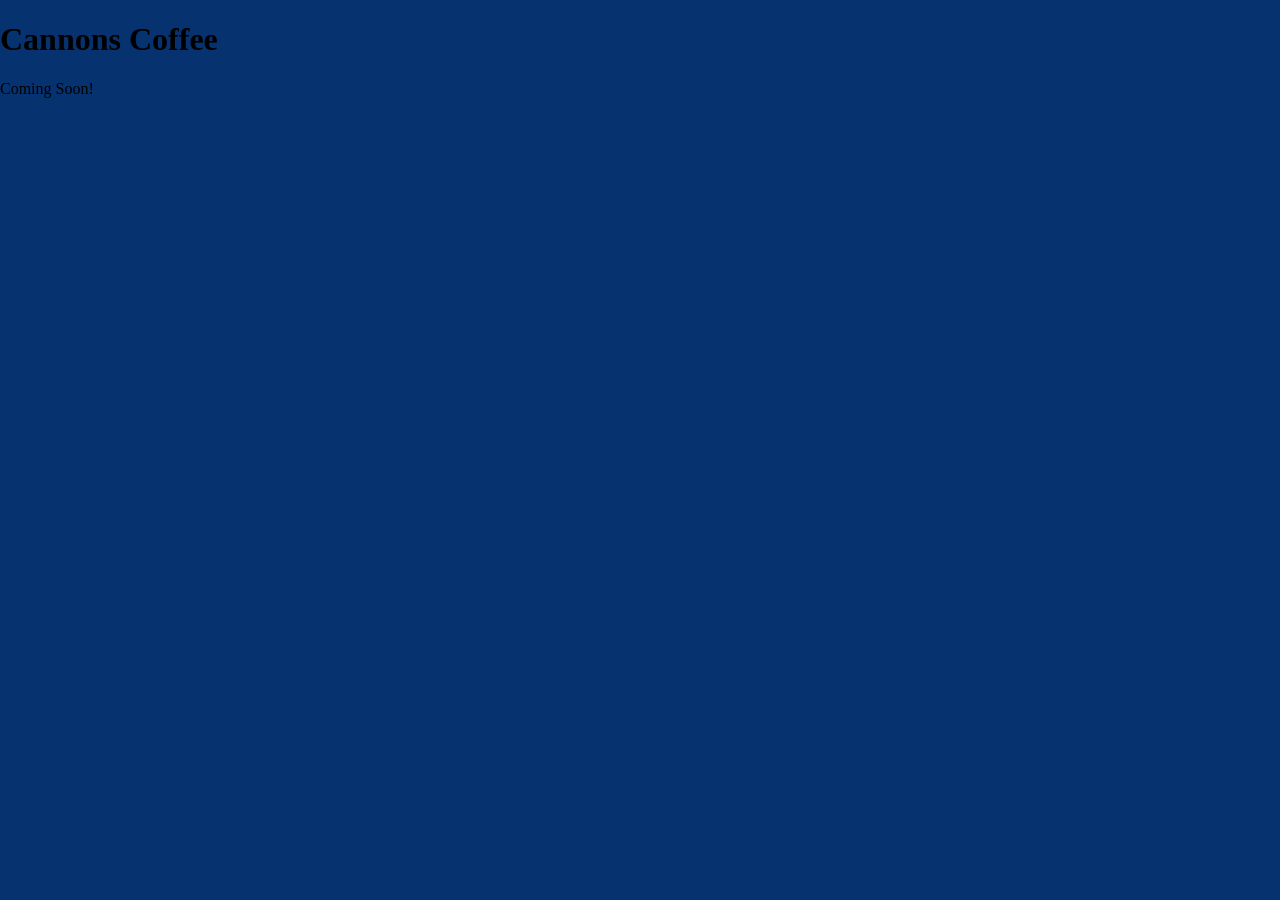
==== index.html @ 49a13d00 "initial commit" ====
<!DOCTYPE html>
<html lang="en">

<head>
    <meta charset="UTF-8">
    <meta name="viewport" content="width=device-width, initial-scale=1.0">
    <title>Document</title>
    <link rel="stylesheet" href="css/styles.css">
</head>

<body>
    <header>
        <h1>Cannons Coffee</h1>
    </header>
    <main>
        <p>Coming Soon!</p>
    </main>
    <footer>
    </footer>
</body>

</html>
---- css/styles.css ----
html {
  box-sizing: border-box;
}
*,
*:before,
*:after {
  box-sizing: inherit;
}

body {
  color: black;
  background-color: #063270;
  margin: 0;
  padding: 0;
}
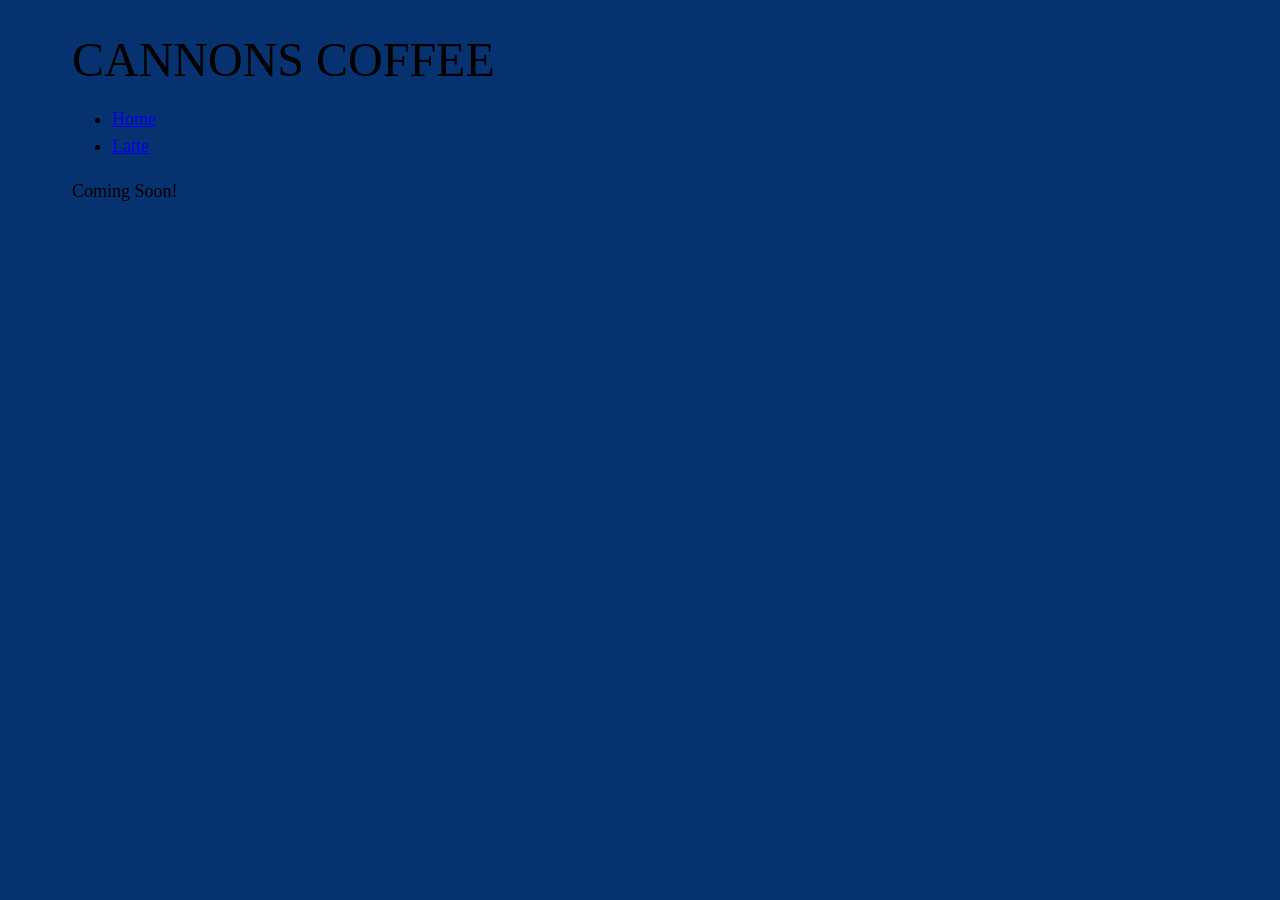
==== commit 832e03e4: "task 3" ====
--- a/index.html
+++ b/index.html
@@ -9,14 +9,23 @@
 </head>
 
 <body>
-    <header>
-        <h1>Cannons Coffee</h1>
-    </header>
-    <main>
-        <p>Coming Soon!</p>
-    </main>
-    <footer>
-    </footer>
+    <div class="container">
+        <header>
+            <h1>Cannons Coffee</h1>
+            <nav>
+                <ul>
+                    <li><a href="index.html">Home</a></li>
+                    <li><a href="latte.html">Latte</a></li>
+                </ul>
+            </nav>
+        </header>
+        <main>
+            <p>Coming Soon!</p>
+        </main>
+        <footer>
+        </footer>
+    </div>
+
 </body>
 
 </html>
--- a/css/styles.css
+++ b/css/styles.css
@@ -7,9 +7,59 @@
   box-sizing: inherit;
 }
 
+@import url('https://fonts.googleapis.com/css2?family=Montserrat:ital,wght@0,100..900;1,100..900&display=swap');
+
+:root {
+  --black: #000000;
+  --catalina: #06327d;
+  --bluetiful: #2b70e4;
+  --vegan: #209d5c;
+  --sunglow: #ffd034;
+  --white: #ffffff;
+  --lightblue: #cadbf8;
+  --mainfont: "Montserrat";
+}
+
 body {
   color: black;
   background-color: #063270;
   margin: 0;
   padding: 0;
+  font-family: var(--mainfont);
+  font-size: 1.125rem;
+  line-height: 1.5;
 }
+
+h1 {
+  font-size: 3rem;
+  line-height: 1.1667;
+  font-weight: 300;
+  text-transform: uppercase;
+  margin: 0;
+}
+
+h2 {
+  font-size:2.5rem;
+  line-height: 1.1667;
+  font-weight: 300;
+  text-transform: uppercase;
+}
+
+h3 {
+  font-size: 1.75rem;
+  line-height: 1.1667;
+  font-weight: 300;
+}
+
+.container {
+  max-width: 1200px;
+  margin: 0 auto;
+  padding: 2rem;
+}
+
+.button {
+  text-transform: uppercase;
+  text-decoration: none;
+  border-radius: 10px;
+  padding: .5rem;
+}
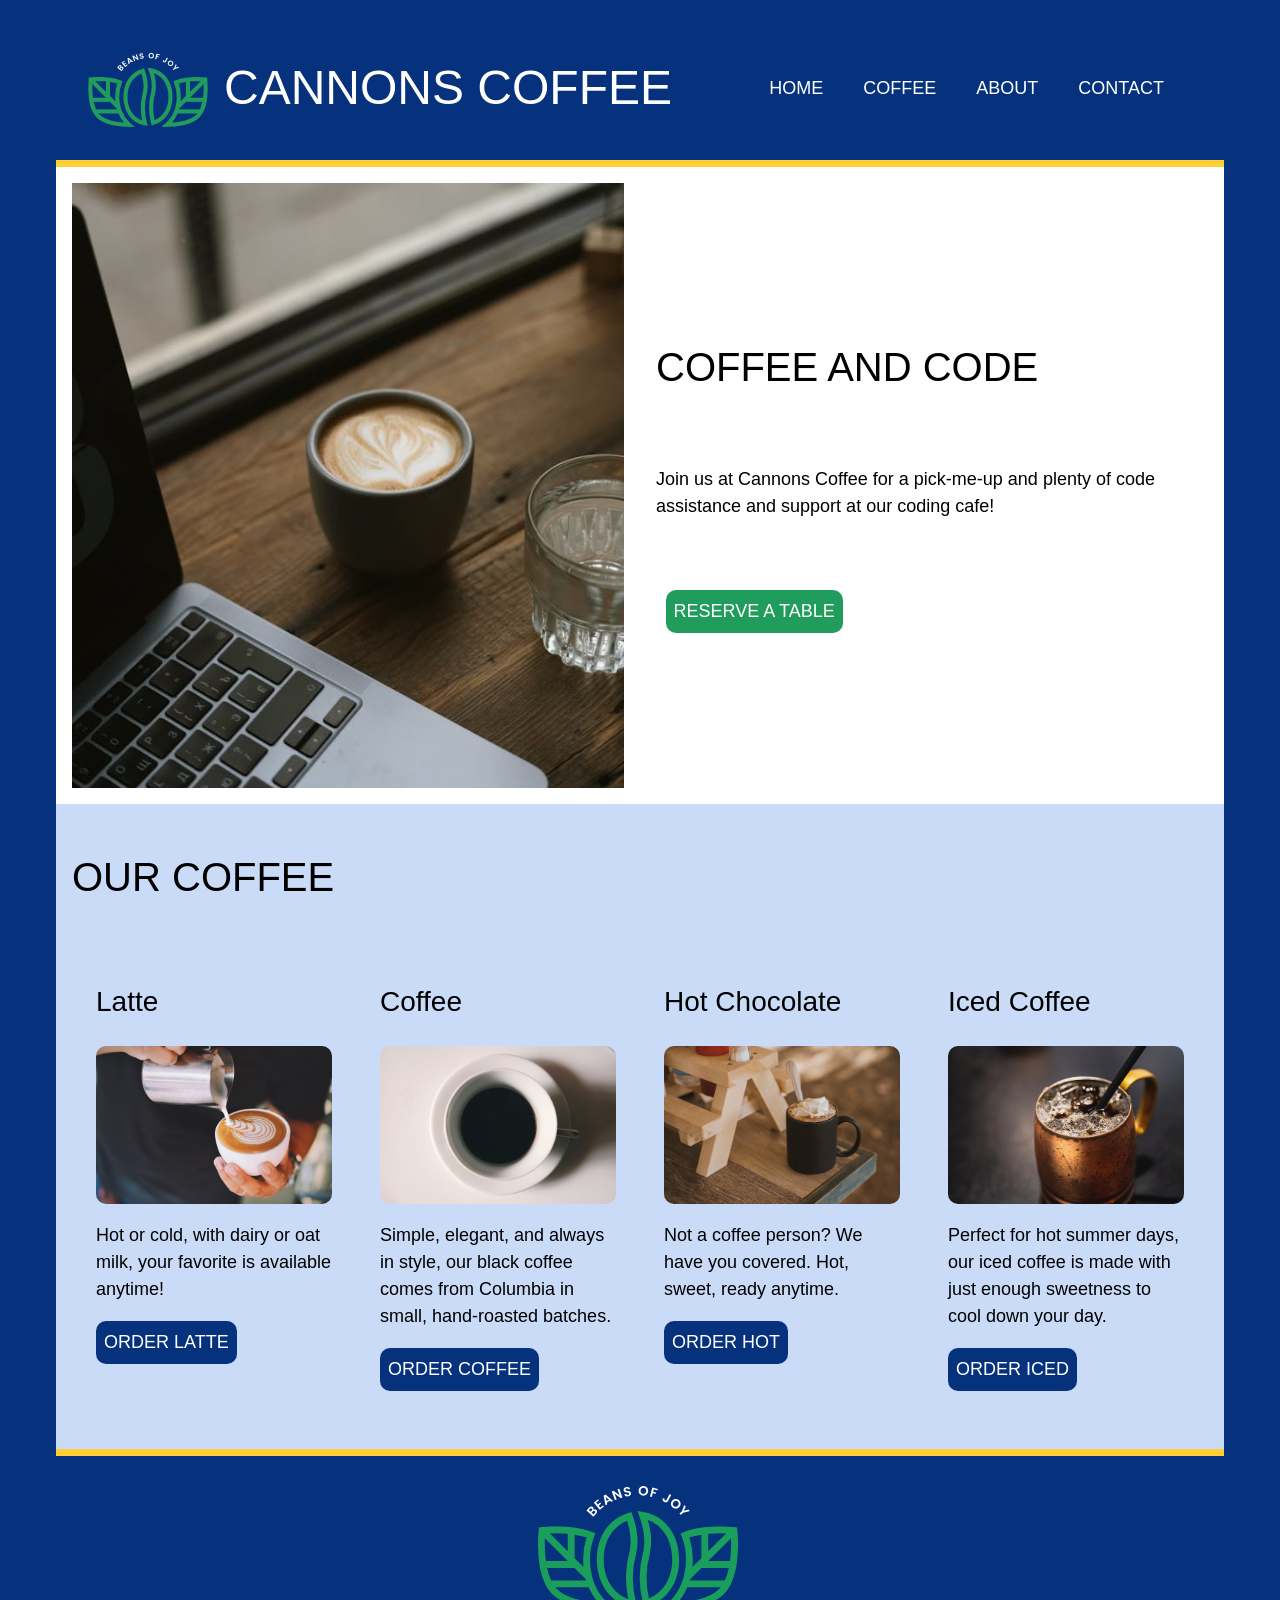
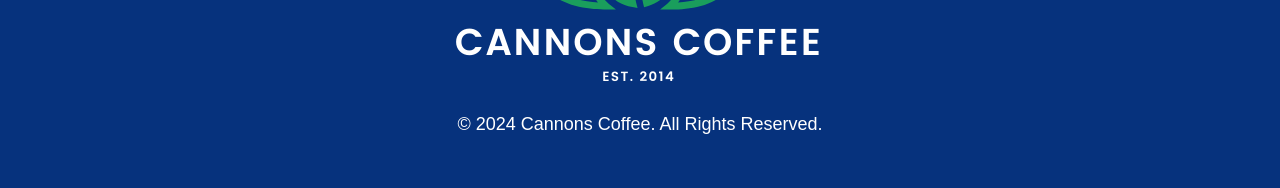
==== commit 3360cb4d: "task 4a-4d" ====
--- a/index.html
+++ b/index.html
@@ -9,20 +9,70 @@
 </head>
 
 <body>
-    <div class="container">
+    <div class="wrapper">
         <header>
-            <h1>Cannons Coffee</h1>
+            <div class="logo">
+                <img src="images/logo-nav.png" alt="Cannons Coffee Logo">
+                <h1>Cannons Coffee</h1>
+            </div>
             <nav>
                 <ul>
                     <li><a href="index.html">Home</a></li>
-                    <li><a href="latte.html">Latte</a></li>
+                    <li><a href="latte.html">Coffee</a></li>
+                    <li><a href="https://www.porterscoffeeandbakery.com/" target="_blank">About</a></li>
+                    <li><a href="mailto:kristin.holbrook89@gmail.com">Contact</a></li>
                 </ul>
             </nav>
         </header>
         <main>
-            <p>Coming Soon!</p>
+            <div class="grid1">
+                <div class="imgcontainer">
+                    <img src="images/coffee-computer.jpg" alt="Laptop with a cup of coffee and a glass of water">
+                </div>
+                <div class="coffee-text">
+                    <h2>coffee and code</h2>
+                    <p>Join us at Cannons Coffee for a pick-me-up and plenty of code assistance and support at our
+                        coding cafe!</p>
+                    <p><a href="" target="_blank" class="button reservebutton">reserve a table</a></p>
+                </div>
+            </div>
+            <div class="ourcoffee">
+                <h2>Our Coffee</h2>
+                <div class="grid2">
+                    <div class="card card1">
+                        <h3>Latte</h3>
+                        <img src="images/latte.jpg" alt="Latte in a cup">
+                        <p>Hot or cold, with dairy or oat milk, your favorite is available anytime!</p>
+                        <p><a href="latte.html" target="_blank" class="button button2">order latte</a></p>
+                    </div>
+                    <div class="card card2">
+                        <h3>Coffee</h3>
+                        <img src="images/coffee.jpg" alt="blackcoffee">
+                        <p>Simple, elegant, and always in style, our black coffee comes from Columbia in small,
+                            hand-roasted
+                            batches.</p>
+                        <p><a href="" target="_blank" class="button button2">order coffee</a></p>
+                    </div>
+                    <div class="card card3">
+                        <h3>Hot Chocolate</h3>
+                        <img src="images/hotchoc.jpg" alt="Hot Chocolate in a cup with whipped cream">
+                        <p>Not a coffee person? We have you covered. Hot, sweet, ready anytime.</p>
+                        <p><a href="" target="_blank" class="button button2">order hot</a></p>
+                    </div>
+                    <div class="card card4">
+                        <h3>Iced Coffee</h3>
+                        <img src="images/iced.jpg" alt="Iced coffee in a mug with a straw">
+                        <p>Perfect for hot summer days, our iced coffee is made with just enough sweetness to cool down
+                            your
+                            day.</p>
+                        <p><a href="" target="_blank" class="button button2">order iced</a></p>
+                    </div>
+                </div>
+            </div>
         </main>
         <footer>
+            <img src="images/logo-footer.png" alt="Beans Of Joy">
+            <p>&copy; 2024 Cannons Coffee. All Rights Reserved.</p>
         </footer>
     </div>
 
--- a/css/styles.css
+++ b/css/styles.css
@@ -17,17 +17,17 @@
   --sunglow: #ffd034;
   --white: #ffffff;
   --lightblue: #cadbf8;
-  --mainfont: "Montserrat";
+  --mainfont: Montserrat, sans-serif;
 }
 
 body {
-  color: black;
-  background-color: #063270;
+  color: var(--black);
   margin: 0;
   padding: 0;
   font-family: var(--mainfont);
   font-size: 1.125rem;
   line-height: 1.5;
+  background-color: var(--catalina);
 }
 
 h1 {
@@ -36,6 +36,7 @@
   font-weight: 300;
   text-transform: uppercase;
   margin: 0;
+  display: inline;
 }
 
 h2 {
@@ -51,15 +52,203 @@
   font-weight: 300;
 }
 
-.container {
+.wrapper {
   max-width: 1200px;
   margin: 0 auto;
-  padding: 2rem;
-}
+  padding: 1rem;
+}
+
+header {
+  display: flex;
+  align-items: center;
+  text-align: center;
+  justify-content: center;
+  flex-flow: row wrap;
+  background-color: var(--catalina);
+  border-bottom: 7px solid var(--sunglow);
+  padding: 1rem;
+  color: var(--white);
+} 
+
+.logo {
+  align-items: center;
+  padding: 1rem;
+  margin: 0;
+  gap: .5rem;
+  display: flex;
+}
+
+nav {
+  padding: 0;
+}
+
+nav ul {
+  list-style-type: none;
+  padding: 1rem;
+  display: flex;
+  flex-flow: row wrap;
+  align-items: center;
+  justify-content: center;
+  margin: 1rem;
+  gap: 1rem;
+}
+
+nav a {
+  padding: .75rem;
+  text-decoration: none;
+  color: var(--white);
+  text-transform: uppercase;
+}
+
+.card {
+  margin: 1.5rem;
+}
+
+.card img {
+  display: block;
+  width: 100%;
+  border-radius: 10px;
+}
+
 
 .button {
+  display: inline-block;
   text-transform: uppercase;
   text-decoration: none;
   border-radius: 10px;
   padding: .5rem;
-}
+  color: var(--white);
+}
+
+.reservebutton {
+  background-color: var(--vegan);
+  margin: .6rem;
+}
+
+.button2 {
+  background-color: var(--catalina);
+}
+
+.grid1 {
+  display: grid;
+  grid-template-columns: 1fr 1fr;
+  background-color: var(--white);
+  width: 100%;
+}
+
+.grid1 img {
+  max-width: 100%;
+  /* height: 100%; */
+  /* object-fit: cover; */ 
+}
+
+.coffee-text, .imgcontainer {
+  display: flex;
+  flex-direction: column;
+  justify-content: center;
+  gap: 1.5rem;
+  padding: 1rem;
+  align-items: flex-start;
+  text-align: left;
+  
+}
+
+
+.ourcoffee {
+  background-color: var(--lightblue);
+  margin: 0;
+  padding: 1rem;
+}
+
+.grid2 {
+  display: grid;
+  grid-template-rows: 1fr 1fr 1fr 1fr;
+  background-color: var(--lightblue);
+}
+
+footer {
+  border-top: 7px solid var(--sunglow);
+  display: flex;
+  text-align: center;
+  align-items: center;
+  justify-content: center;
+  flex-direction: column;
+  padding: 1rem;
+  color: var(--white);
+}
+
+@media (min-width: 650px) {
+  .grid2 {
+  grid-template-columns: 1fr 1fr;
+  grid-template-rows: 1fr 1fr;
+  }
+  .card1 {
+    grid-column: 1/2;
+  }
+  .card2 {
+    grid-column: 2/3;
+  }
+  .card3 {
+    grid-row: 2/3;
+    grid-column: 1/2;
+  }
+  .card4 {
+    grid-row: 2/3;
+    grid-column: 2/3;
+  }
+
+  header {
+    justify-content: center;
+  }
+
+  nav ul {
+    justify-content: space-between;
+  }
+  
+}
+
+@media (min-width: 1000px) {
+  .grid2 {
+    grid-template-columns: 1fr 1fr 1fr 1fr;
+  grid-template-rows: 1fr;
+  }
+  .card1 {
+    grid-column: 1/2;
+    grid-row: 1/2;
+  }
+  .card2 {
+    grid-column: 2/3;
+    grid-row: 1/2;
+  }
+  .card3 {
+    grid-column: 3/4;
+    grid-row: 1/2;
+  }
+  .card4 {
+    grid-column: 4/5;
+    grid-row: 1/2;
+  }
+  header {
+    justify-content: space-between;
+  }
+
+  .logo {
+    display: flex;
+    align-items: center;
+    justify-content: flex-start;
+    gap: 1rem;
+  }
+
+  nav ul {
+    justify-content: flex-end;
+  }
+
+  .logo h1 {
+    margin: 0;
+  }
+
+  .logo img {
+    display: block;
+  }
+
+}
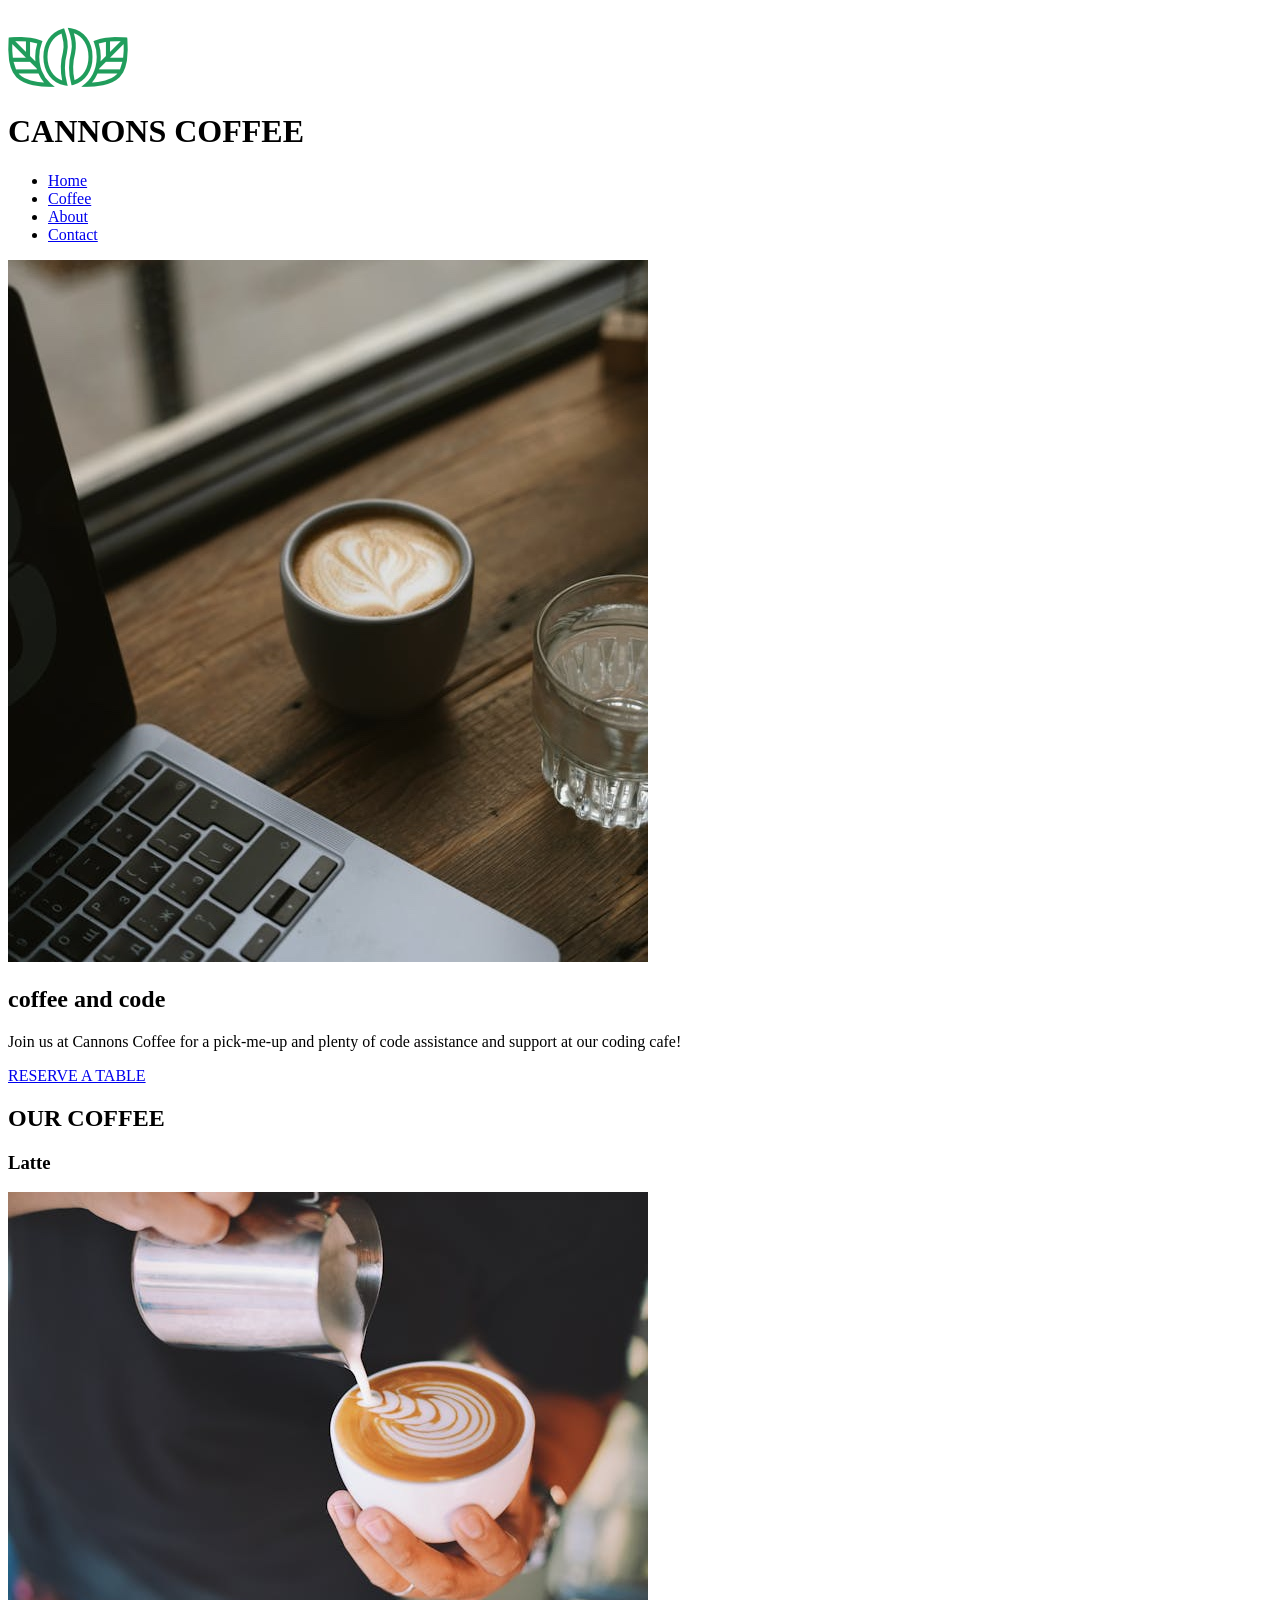
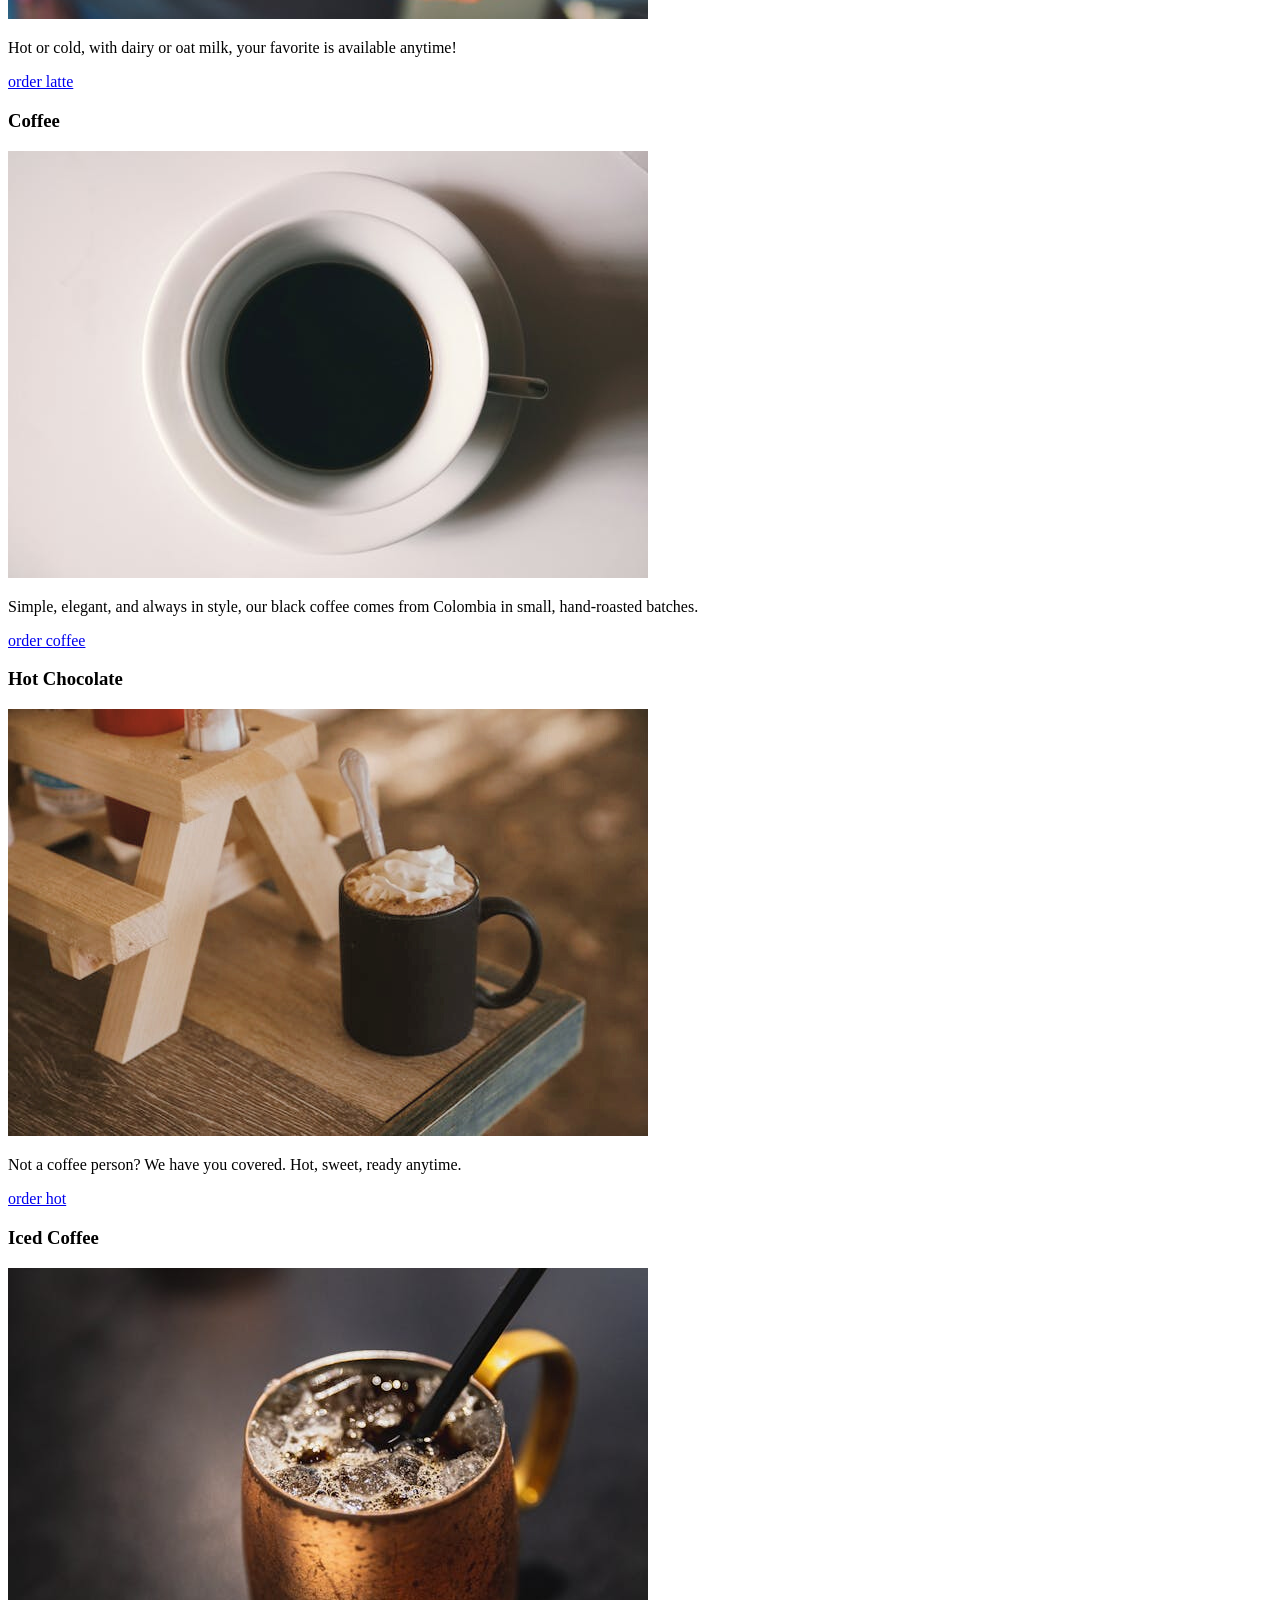
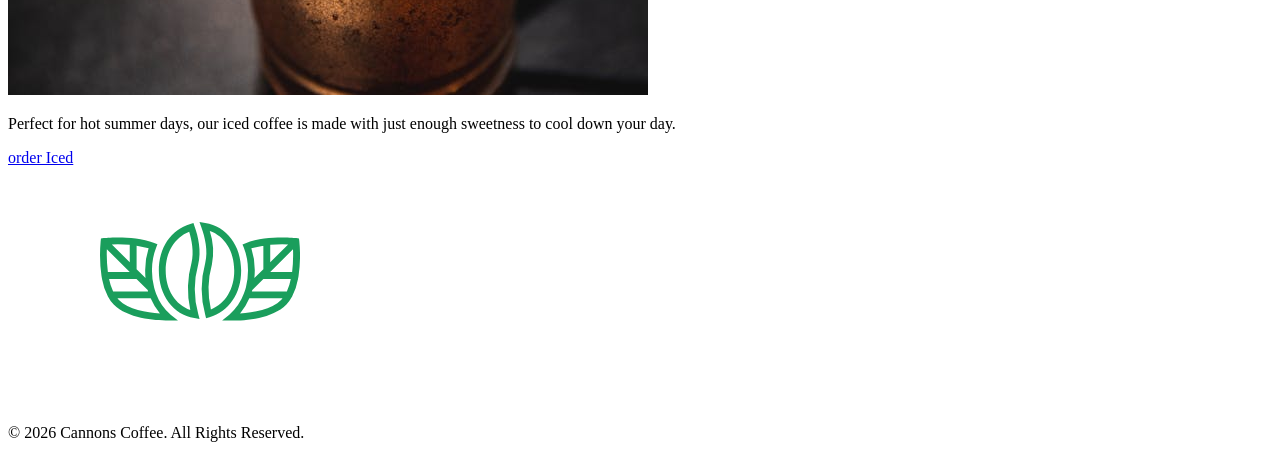
==== commit c4bc7c89: "testfix" ====
--- a/index.html
+++ b/index.html
@@ -5,75 +5,88 @@
     <meta charset="UTF-8">
     <meta name="viewport" content="width=device-width, initial-scale=1.0">
     <title>Document</title>
-    <link rel="stylesheet" href="css/styles.css">
+    <link rel="stylesheet" href="css/style.css">
 </head>
 
 <body>
-    <div class="wrapper">
+    <div class="container">
+
         <header>
             <div class="logo">
-                <img src="images/logo-nav.png" alt="Cannons Coffee Logo">
-                <h1>Cannons Coffee</h1>
+                <img src="images/logo-nav.png" alt="Cannons Coffee Logo, Beans of Joy">
+
+                <h1>CANNONS COFFEE</h1>
             </div>
             <nav>
                 <ul>
                     <li><a href="index.html">Home</a></li>
                     <li><a href="latte.html">Coffee</a></li>
-                    <li><a href="https://www.porterscoffeeandbakery.com/" target="_blank">About</a></li>
-                    <li><a href="mailto:kristin.holbrook89@gmail.com">Contact</a></li>
+                    <li><a href="https://www.starbucks.com" target="_blank">About</a></li>
+                    <li><a href="mailto:escarletmaca@gmail.com" target="_blank">Contact</a></li>
                 </ul>
             </nav>
+
         </header>
+
         <main>
             <div class="grid1">
-                <div class="imgcontainer">
-                    <img src="images/coffee-computer.jpg" alt="Laptop with a cup of coffee and a glass of water">
-                </div>
-                <div class="coffee-text">
+                <img src="images/coffee-computer.jpg" alt="Laptop with a cup of coffee and a glass of water" />
+                <div class="gridtext">
                     <h2>coffee and code</h2>
                     <p>Join us at Cannons Coffee for a pick-me-up and plenty of code assistance and support at our
-                        coding cafe!</p>
-                    <p><a href="" target="_blank" class="button reservebutton">reserve a table</a></p>
+                        coding cafe! </p>
+                    <p><a href="https://www.google.com/?zx=1784225385060" target="_blank" class="button">RESERVE A
+                            TABLE</a></p>
                 </div>
             </div>
-            <div class="ourcoffee">
-                <h2>Our Coffee</h2>
-                <div class="grid2">
-                    <div class="card card1">
+            <div class="grid2">
+                <h2>OUR COFFEE</h2>
+                <div class="cards">
+
+                    <div class="card1">
                         <h3>Latte</h3>
-                        <img src="images/latte.jpg" alt="Latte in a cup">
+                        <img src="images/latte.jpg" alt="coffee-latte" />
                         <p>Hot or cold, with dairy or oat milk, your favorite is available anytime!</p>
-                        <p><a href="latte.html" target="_blank" class="button button2">order latte</a></p>
+                        <p><a href="latte.html" target="_blank" class="button2">order latte</a></p>
                     </div>
-                    <div class="card card2">
+
+                    <div class="card2">
                         <h3>Coffee</h3>
-                        <img src="images/coffee.jpg" alt="blackcoffee">
-                        <p>Simple, elegant, and always in style, our black coffee comes from Columbia in small,
-                            hand-roasted
-                            batches.</p>
-                        <p><a href="" target="_blank" class="button button2">order coffee</a></p>
+                        <img src="images/coffee.jpg" alt="coffe in a cup" />
+                        <p>Simple, elegant, and always in style, our black coffee comes from Colombia in small,
+                            hand-roasted batches.</p>
+                        <p><a href="https://www.google.com/?zx=1784225385060" target="_blank" class="button2">order
+                                coffee</a></p>
                     </div>
-                    <div class="card card3">
+
+                    <div class="card3">
                         <h3>Hot Chocolate</h3>
-                        <img src="images/hotchoc.jpg" alt="Hot Chocolate in a cup with whipped cream">
+                        <img src="images/hotchoc.jpg" alt="Hot chocolate in a cup with whipped cream" />
                         <p>Not a coffee person? We have you covered. Hot, sweet, ready anytime.</p>
-                        <p><a href="" target="_blank" class="button button2">order hot</a></p>
+                        <p><a href="https://www.google.com/?zx=1784225385060" target="_blank" class="button2">order
+                                hot</a></p>
                     </div>
-                    <div class="card card4">
+
+                    <div class="card4">
                         <h3>Iced Coffee</h3>
-                        <img src="images/iced.jpg" alt="Iced coffee in a mug with a straw">
-                        <p>Perfect for hot summer days, our iced coffee is made with just enough sweetness to cool down
-                            your
-                            day.</p>
-                        <p><a href="" target="_blank" class="button button2">order iced</a></p>
+                        <img src="images/iced.jpg" alt="Iced Coffee in a mug with straw" />
+                        <p>Perfect for hot summer days, our iced coffee is made with just enough sweetness to cool
+                            down your day.</p>
+                        <p><a href="https://www.google.com/?zx=1784225385060" target="_blank" class="button2">order
+                                Iced</a></p>
                     </div>
+
+
                 </div>
             </div>
+
         </main>
+
         <footer>
-            <img src="images/logo-footer.png" alt="Beans Of Joy">
-            <p>&copy; 2024 Cannons Coffee. All Rights Reserved.</p>
+            <img src="images/logo-footer.png" alt="Beans of Joy! Est. 2014">
+            <p>&copy; 2026 Cannons Coffee. All Rights Reserved.</p>
         </footer>
+
     </div>
 
 </body>
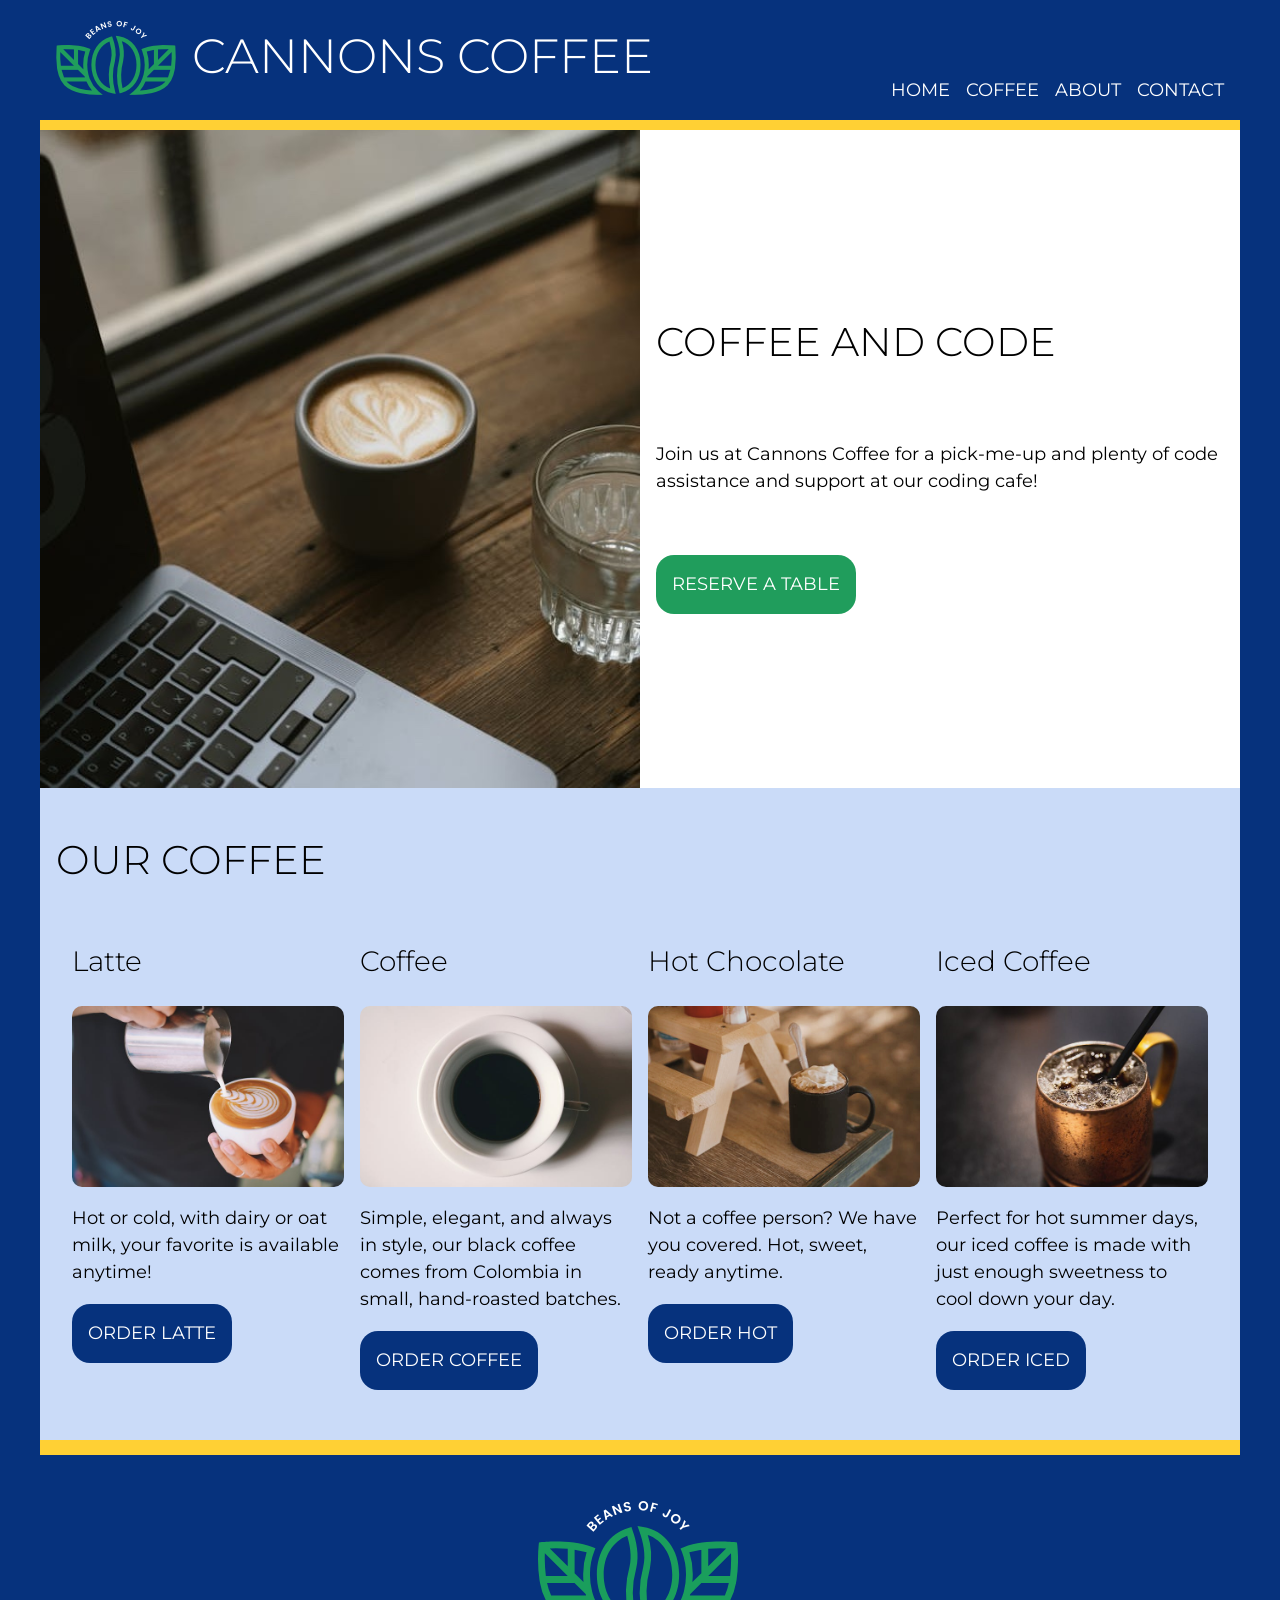
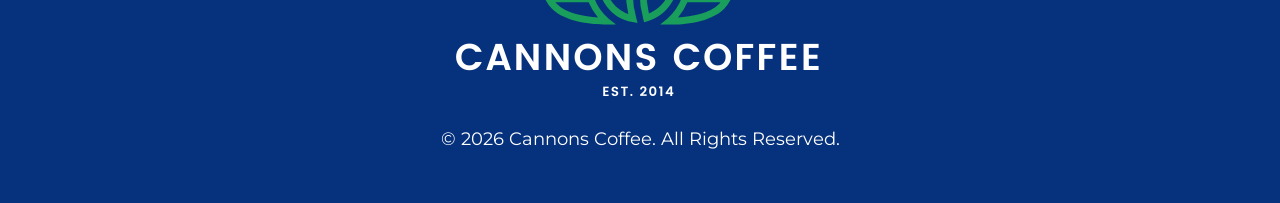
==== commit d97c19c3: "Revisions fixed" ====
--- a/index.html
+++ b/index.html
@@ -5,7 +5,7 @@
     <meta charset="UTF-8">
     <meta name="viewport" content="width=device-width, initial-scale=1.0">
     <title>Document</title>
-    <link rel="stylesheet" href="css/style.css">
+    <link rel="stylesheet" href="css/styles.css">
 </head>
 
 <body>
--- a/css/styles.css
+++ b/css/styles.css
@@ -0,0 +1,225 @@
+@import url('https://fonts.googleapis.com/css2?family=Montserrat:ital,wght@0,100..900;1,100..900&display=swap');
+
+:root {
+  --black: #000000;
+  --catalina: #06327d;
+  --bluetiful: #2b70e4;
+  --vegan: #209d5c;
+  --sunglow: #ffd034;
+  --white: #ffffff;
+  --lightblue: #cadbf8;
+  --font: "Montserrat";
+}
+
+/* BASIC FORMATTING */
+html {
+  box-sizing: border-box;
+}
+
+*,
+*:before,
+*:after {
+  box-sizing: inherit;
+}
+
+body {
+  font-family: var(--font);
+  font-size: 1.125rem;
+  line-height: 1.5;
+  color: var(--black);
+  background-color: var(--catalina);
+  margin:0;
+  padding: 0;
+}
+
+.container {
+  max-width: 1200px;
+  margin: 0 auto;
+  padding: 0rem;
+}
+
+h1 {
+  font-size: 3rem;
+  line-height: 1.1667;
+  font-weight: 300;
+  text-transform: uppercase;
+  margin: 0;
+}
+
+h2 {
+  font-size: 2.5rem;
+  line-height: 1.1667;
+  font-weight: 300;
+  text-transform: uppercase;
+  
+}
+
+h3 {
+  font-size: 1.75rem;
+  line-height: 1.1667;
+  font-weight: 300;
+}
+
+.button {
+  display: inline-block;
+  padding: 1rem;
+  border-radius: 18px;
+  background-color: var(--vegan);
+  text-decoration: none;
+  color: var(--white);
+}
+
+nav {
+  padding-top: 2rem;
+}
+
+nav a {
+  text-decoration: none;
+  text-transform: uppercase;
+  color: var(--white);
+}
+
+nav ul {
+  list-style-type: none;
+  padding: 1rem;
+  margin:0;
+  display: flex;
+  flex-flow: row wrap;
+  gap: 1rem;
+  margin-top: 1.5rem;
+}
+
+header {
+  text-align: center;
+  border-bottom: 10px solid var(--sunglow);
+  display: flex;
+  justify-content: center;
+  flex-flow: row wrap;
+  align-items: baseline;
+}
+
+h1 {
+  color: var(--white);
+  display: inline;
+}
+
+.grid1 {
+  display: grid;
+  grid-template-columns: 1fr 1fr;
+  background-color: var(--white);
+  width: 100%;
+  align-items: center;
+}
+
+img {
+  max-width: 100%;
+  display: block;
+}
+
+.cards img {
+  border-radius: 10px;
+}
+
+.grid2 {
+  background-color: var(--lightblue);
+  padding: 1rem;
+}
+
+.gridtext {
+  display: flex;
+  flex-direction: column;
+  justify-content: center;
+  gap: 1.5rem;
+  padding: 1rem;
+  align-items: flex-start;
+}
+
+.cards {
+  display: grid;
+  grid-template-columns: 1fr;
+  gap: 1rem;
+  margin: 1rem;
+}
+
+.button2 {
+  display:inline-block;
+  padding: 1rem;
+  border-radius: 18px;
+  text-decoration: none;
+  background-color: var(--catalina);
+  color: var(--white);
+  text-transform: uppercase;
+}
+
+footer {
+  background-color: var(--catalina);
+  color: var(--white);
+  text-align: center;
+  padding: 2rem 0;
+  border-top: 15px solid var(--sunglow);
+  display: flex;
+  flex-direction: column;
+  align-items: center;
+}
+
+.logo {
+  display: flex;
+  align-items: center;
+  padding: 1rem;
+  gap: .5rem;
+}
+
+.buttonpage2 {
+  background-color: var(--vegan);
+  display: inline-block;
+  padding: .5rem;
+  border-radius: 18px;
+  text-decoration: none;
+  color: var(--white);
+}
+
+.lattegrid {
+  display: grid;
+  grid-template-columns: 1fr 1fr;
+  background-color: var(--white);
+  max-width: 100%;
+  gap: 1rem;
+  align-items: center;
+  justify-content: center;
+}
+
+@media (min-width: 650px) {
+  header {
+    justify-content: center;
+  } 
+  .cards {
+    grid-template-columns: 1fr 1fr;
+  }
+  nav ul {
+    justify-content: space-between;
+  }
+  .card1 {
+    grid-column: 1/2;
+  }
+}
+
+@media (min-width: 1000px) {
+  header {
+    justify-content: space-between;
+  }
+  nav ul {
+    justify-content: space-between;
+  }
+  .cards {
+    grid-template-columns: 1fr 1fr 1fr 1fr;
+  }
+  .logo {
+    display: flex;
+    align-items: center;
+    justify-content: flex-start;
+    gap: 1rem;
+  }
+  .logo img {
+    display: block;
+  }
+}
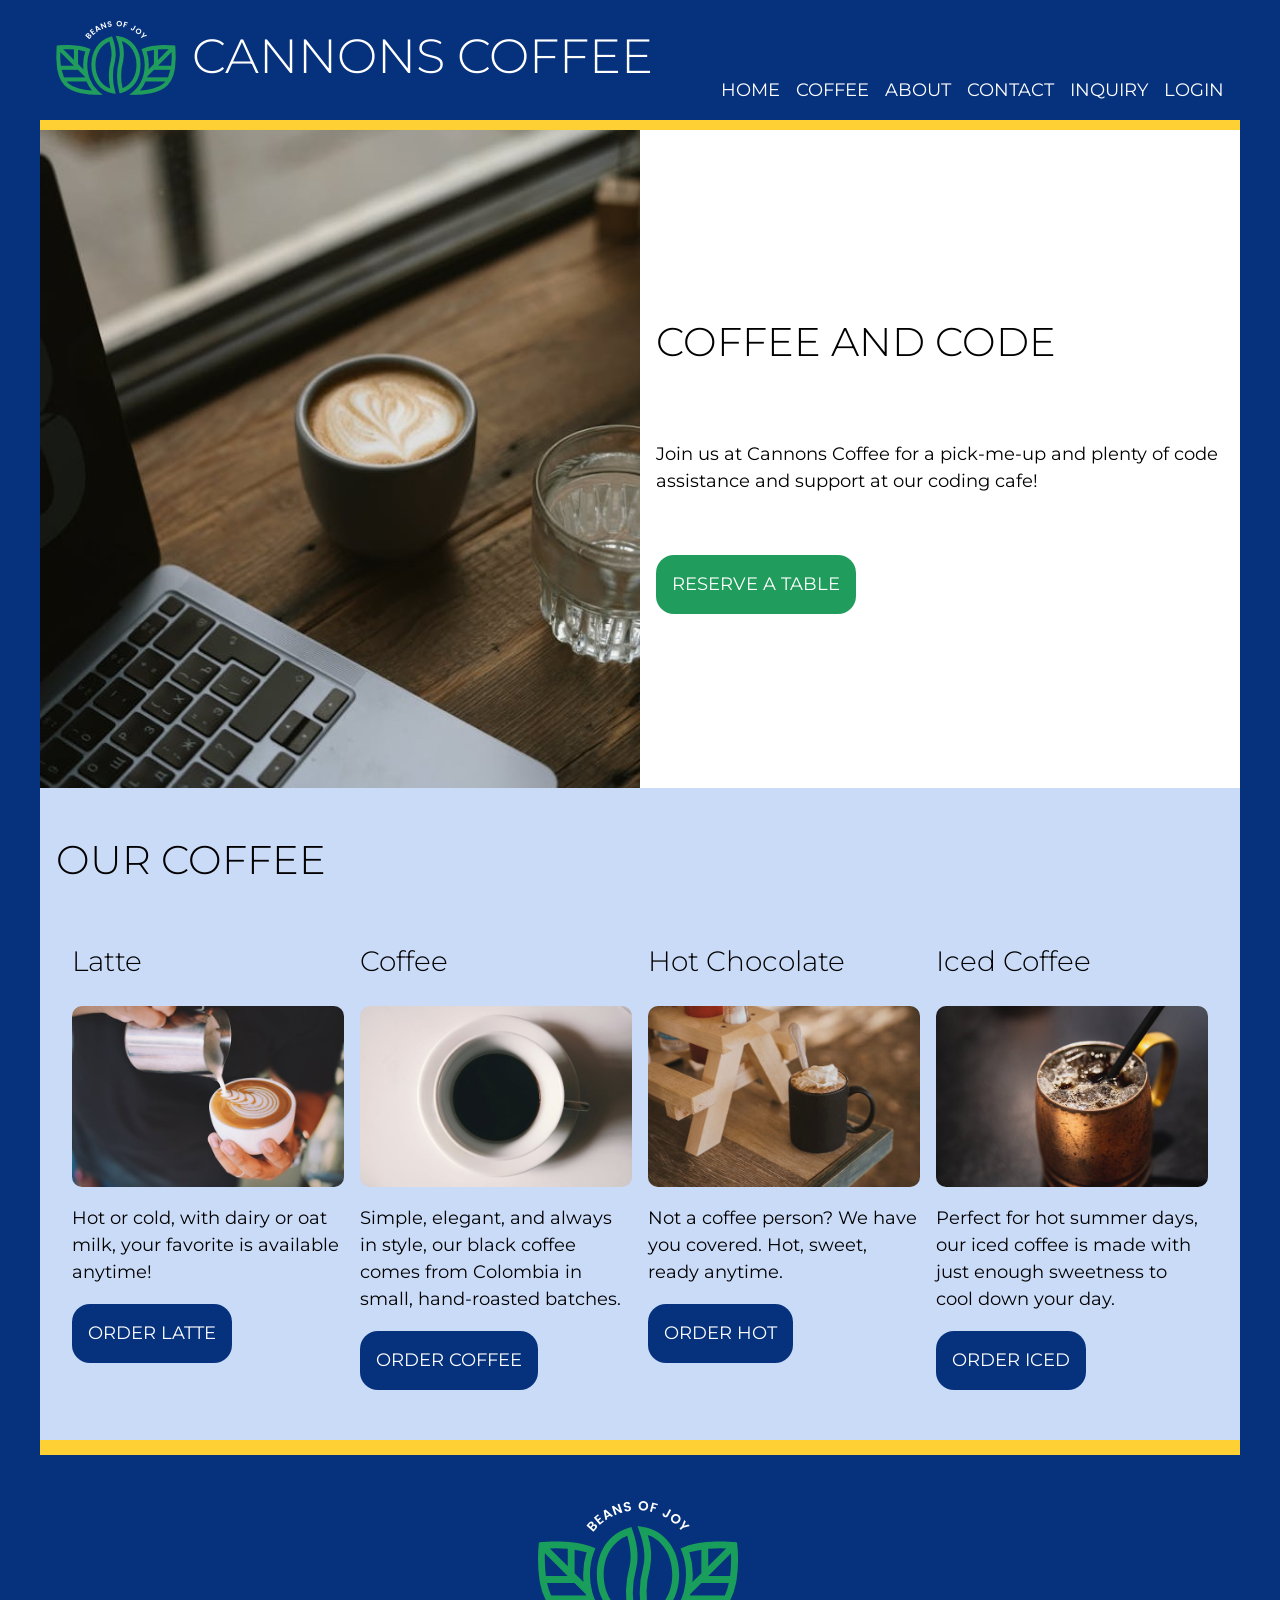
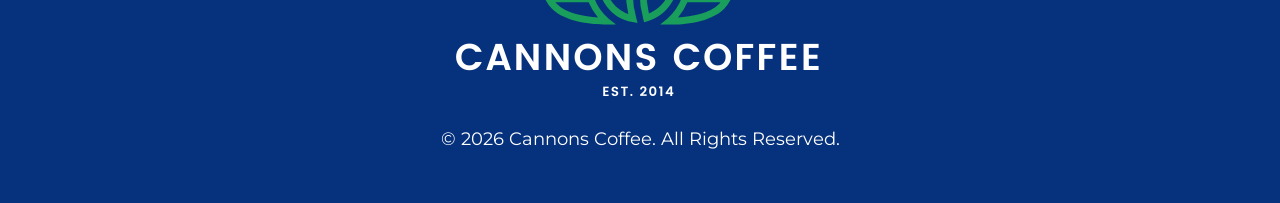
==== commit 712aa7c0: "inquiry and login pages" ====
--- a/index.html
+++ b/index.html
@@ -23,6 +23,8 @@
                     <li><a href="latte.html">Coffee</a></li>
                     <li><a href="https://www.starbucks.com" target="_blank">About</a></li>
                     <li><a href="mailto:escarletmaca@gmail.com" target="_blank">Contact</a></li>
+                    <li><a href="inquiry.html">Inquiry</a></li>
+                    <li><a href="login.html">Login</a></li>
                 </ul>
             </nav>
 
